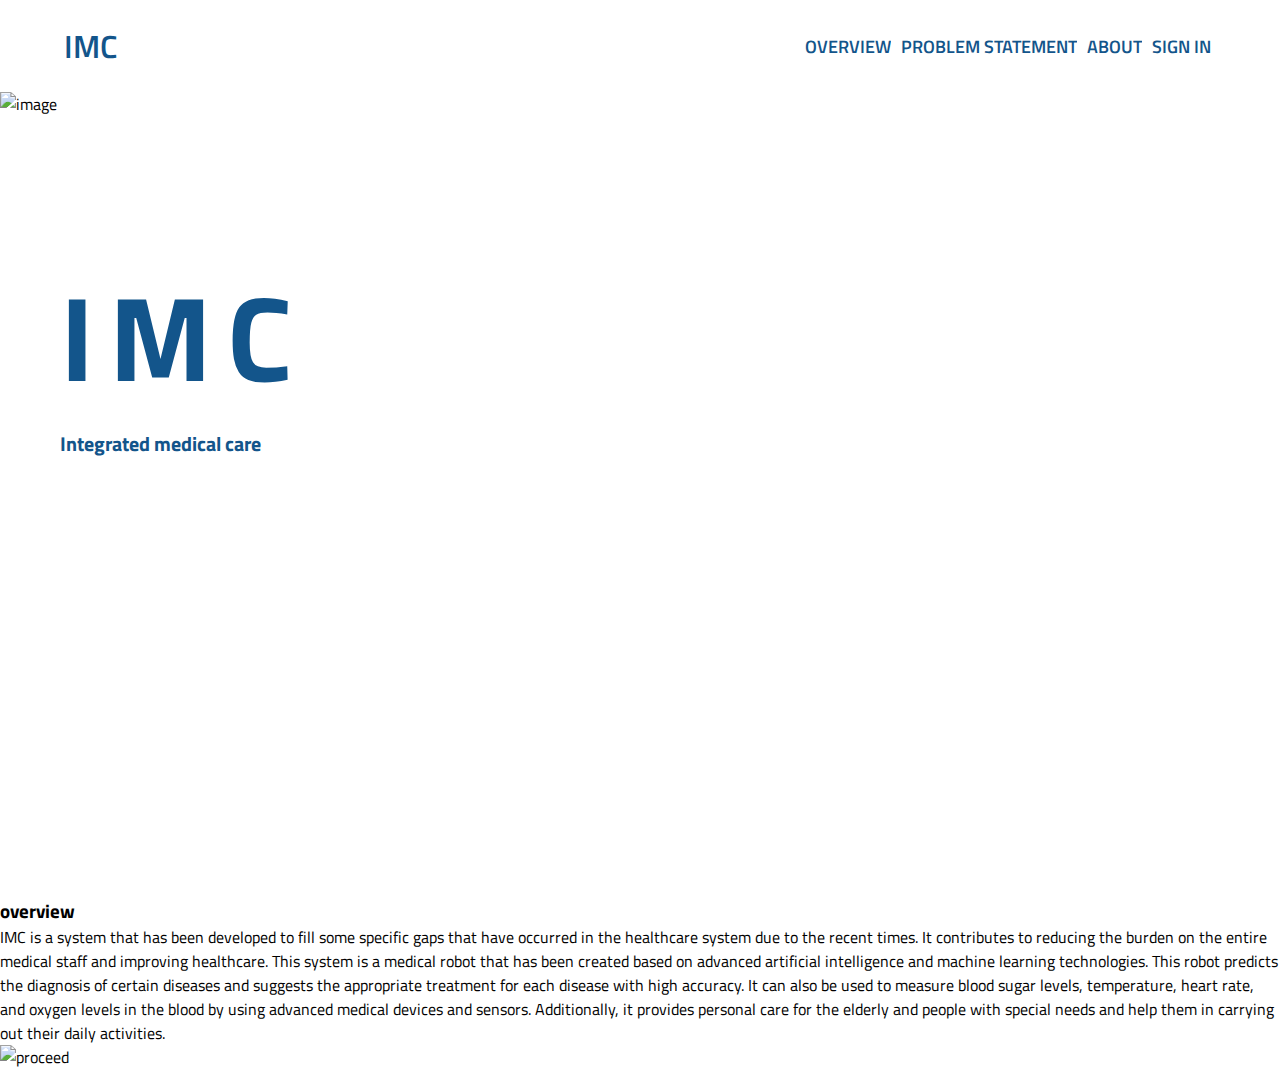
==== index.html @ 052de8c4 "Add files via upload" ====
<!DOCTYPE html>
<html lang="en">
  <head>
    <meta charset="UTF-8" />
    <meta name="viewport" content="width=device-width, initial-scale=1.0" />
    <link rel="stylesheet" href="IMC.css" />
    <link rel="stylesheet" href="https://cdnjs.cloudflare.com/ajax/libs/font-awesome/6.0.0-beta3/css/all.min.css" />

    <link rel="preconnect" href="https://fonts.googleapis.com" />
    <link rel="preconnect" href="https://fonts.gstatic.com" crossorigin />
    <link
      href="https://fonts.googleapis.com/css2?family=Readex+Pro:wght@160..700&family=Roboto:wght@400;500;700;900&family=Sacramento&family=Titillium+Web:ital,wght@0,200;0,300;0,400;0,600;0,700;0,900;1,200;1,300;1,400;1,600;1,700&display=swap"
      rel="stylesheet"
    />
    <title>IMC</title>
  </head>
  <body>
    <header>
      <div class="logo">
        <a href="./index.html">IMC</a>
      </div>

      <nav>
        <i class="fa-solid fa-list" style="display: none;"></i>

        <ul class="unorderList">
          <li class="listwrong"><i class="fa-regular fa-circle-xmark wrong"></i></li>
          <li><a href="#">Overview</a></li>
          <li><a href="#">Problem Statement</a></li>
          <li><a href="#">About</a></li>
          <li><a href="./signup.html">Sign In</a></li>
        </ul>
      </nav>
    </header>
    <section class="heading">
      <img src="image/section.jpg" alt="image" />
      <div class="imc">
        <span>
          IMC
        </span>
        <p>
          Integrated medical care
        </p>
      </div>
    </section>
    <section class="overview">
      <div class="box">
        <h3>
          overview
        </h3>
        <p>
          IMC is a system that has been developed to fill some specific gaps that have occurred in the healthcare system
          due to the recent times. It contributes to reducing the burden on the entire medical staff and improving
          healthcare. This system is a medical robot that has been created based on advanced artificial intelligence and
          machine learning technologies. This robot predicts the diagnosis of certain diseases and suggests the
          appropriate treatment for each disease with high accuracy. It can also be used to measure blood sugar levels,
          temperature, heart rate, and oxygen levels in the blood by using advanced medical devices and sensors.
          Additionally, it provides personal care for the elderly and people with special needs and help them in
          carrying out their daily activities.
        </p>
      </div>
      <div class="box">
        <img src="image/possessed-photography-HuE1cJo-x34-unsplash (1).jpg" alt="proceed">
      </div>
    </section>
  </body>
  <script src="./IMC.js"></script>
</html>
---- IMC.css ----
* {
  padding: 0;
  margin: 0;
  box-sizing: border-box;
}
html {
  --color-text: rgb(19, 85, 139);
}
body {
  font-family: "Titillium Web", sans-serif;
}
li {
  list-style: none;
}
a {
  color: var(--color-text);
  font-size: 18px;
  text-decoration: none;
  display: block;
}
header {
  width: 90%;
  min-height: 92px;
  margin: auto;
  display: flex;
  justify-content: space-between;
  align-items: center;
  position: relative;
}
nav {
  display: flex;
  justify-content: center;
  align-items: center;
}
ul {
  display: flex;
}
.logo a {
  font-size: 32px;
  color: var(--color-text);
  font-weight: 600;
}
nav a {
  margin-inline: 5px;
  text-transform: uppercase;
  position: relative;
  overflow: hidden;
  font-weight: 600;
}
nav a::after {
  content: "";
  width: 100%;
  height: 2px;
  background-color: var(--color-text);
  position: absolute;
  left: -100%;
  bottom: 0;
  transition: 0.3s;
  -webkit-transition: 0.3s;
  -moz-transition: 0.3s;
  -ms-transition: 0.3s;
  -o-transition: 0.3s;
}
nav a:hover::after {
  left: 0;
}
nav i {
  display: block;
  color: var(--color-text);
  font-size: 20px;
  cursor: pointer;
}
@media (min-width: 768px) {
  nav .wrong {
    display: none;
  }
}
@media (max-width: 768px) {
  nav .fa-list {
    display: block !important;
  }
  nav ul {
    display: none;
    /* position: absolute; */
    z-index: 3;
    left: 0;
    bottom: calc(-100% + -50%);
    width: 100%;
  }

  nav .wrong {
    position: absolute;
    right: -7px;
    top: -7px;
    color: red;

    cursor: pointer;
  }

  nav ul a {
    margin-bottom: 10px;
  }
}
.heading {
  width: 100%;
  height: calc(100vh - 95px);
}
.heading img {
  width: 100%;
  height: 100%;
  position: relative;
}
.heading .imc {
  position: absolute;
  left: 0;
  top: 25%;
  background-color: white;
  color: rgb(19, 85, 139);
  padding: 20px 30px 20px 60px;
}
@media (max-width: 425px) {
  .heading .imc {
    width: 100%;
    padding: 20px;
  }
}
.heading .imc span {
  display: block;
  font-size: 120px;
  font-weight: bold;
  letter-spacing: 15px;
}
.heading .imc p {
  font-size: 20px;
  font-weight: bold;
}
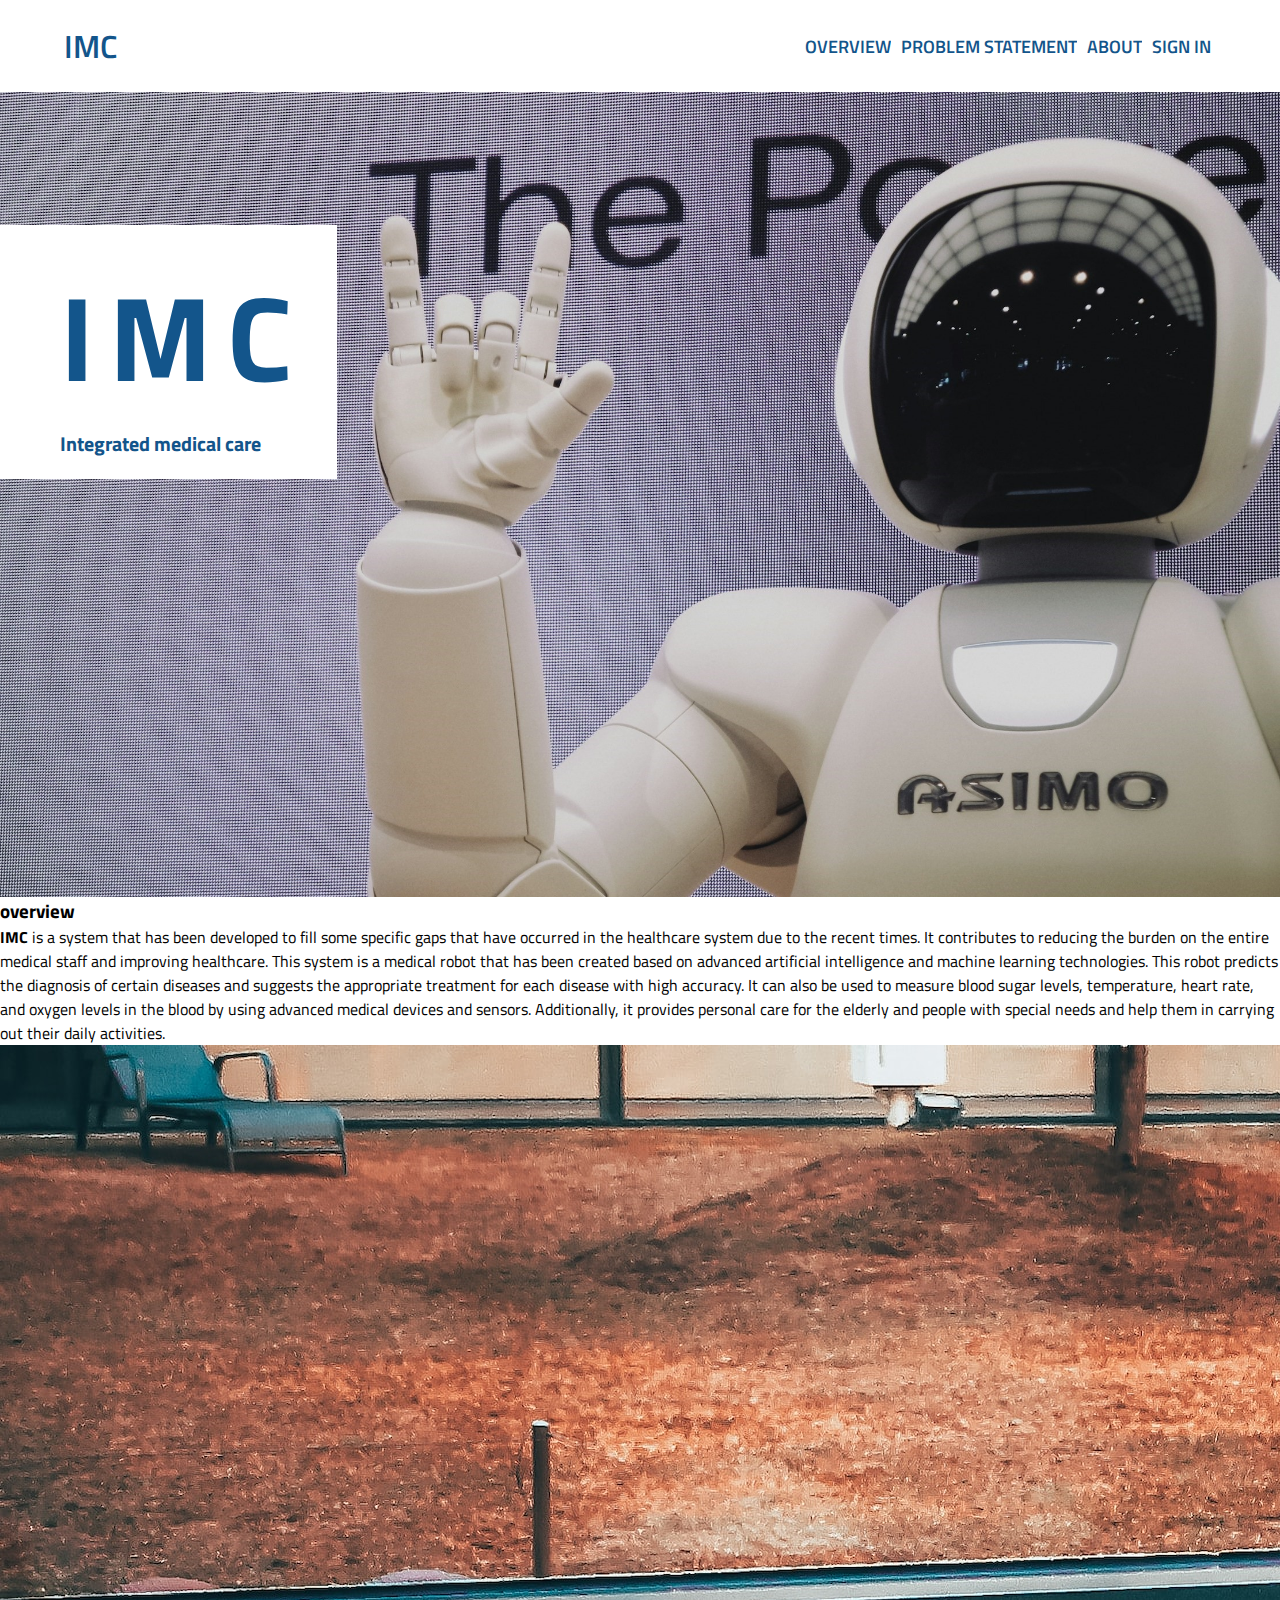
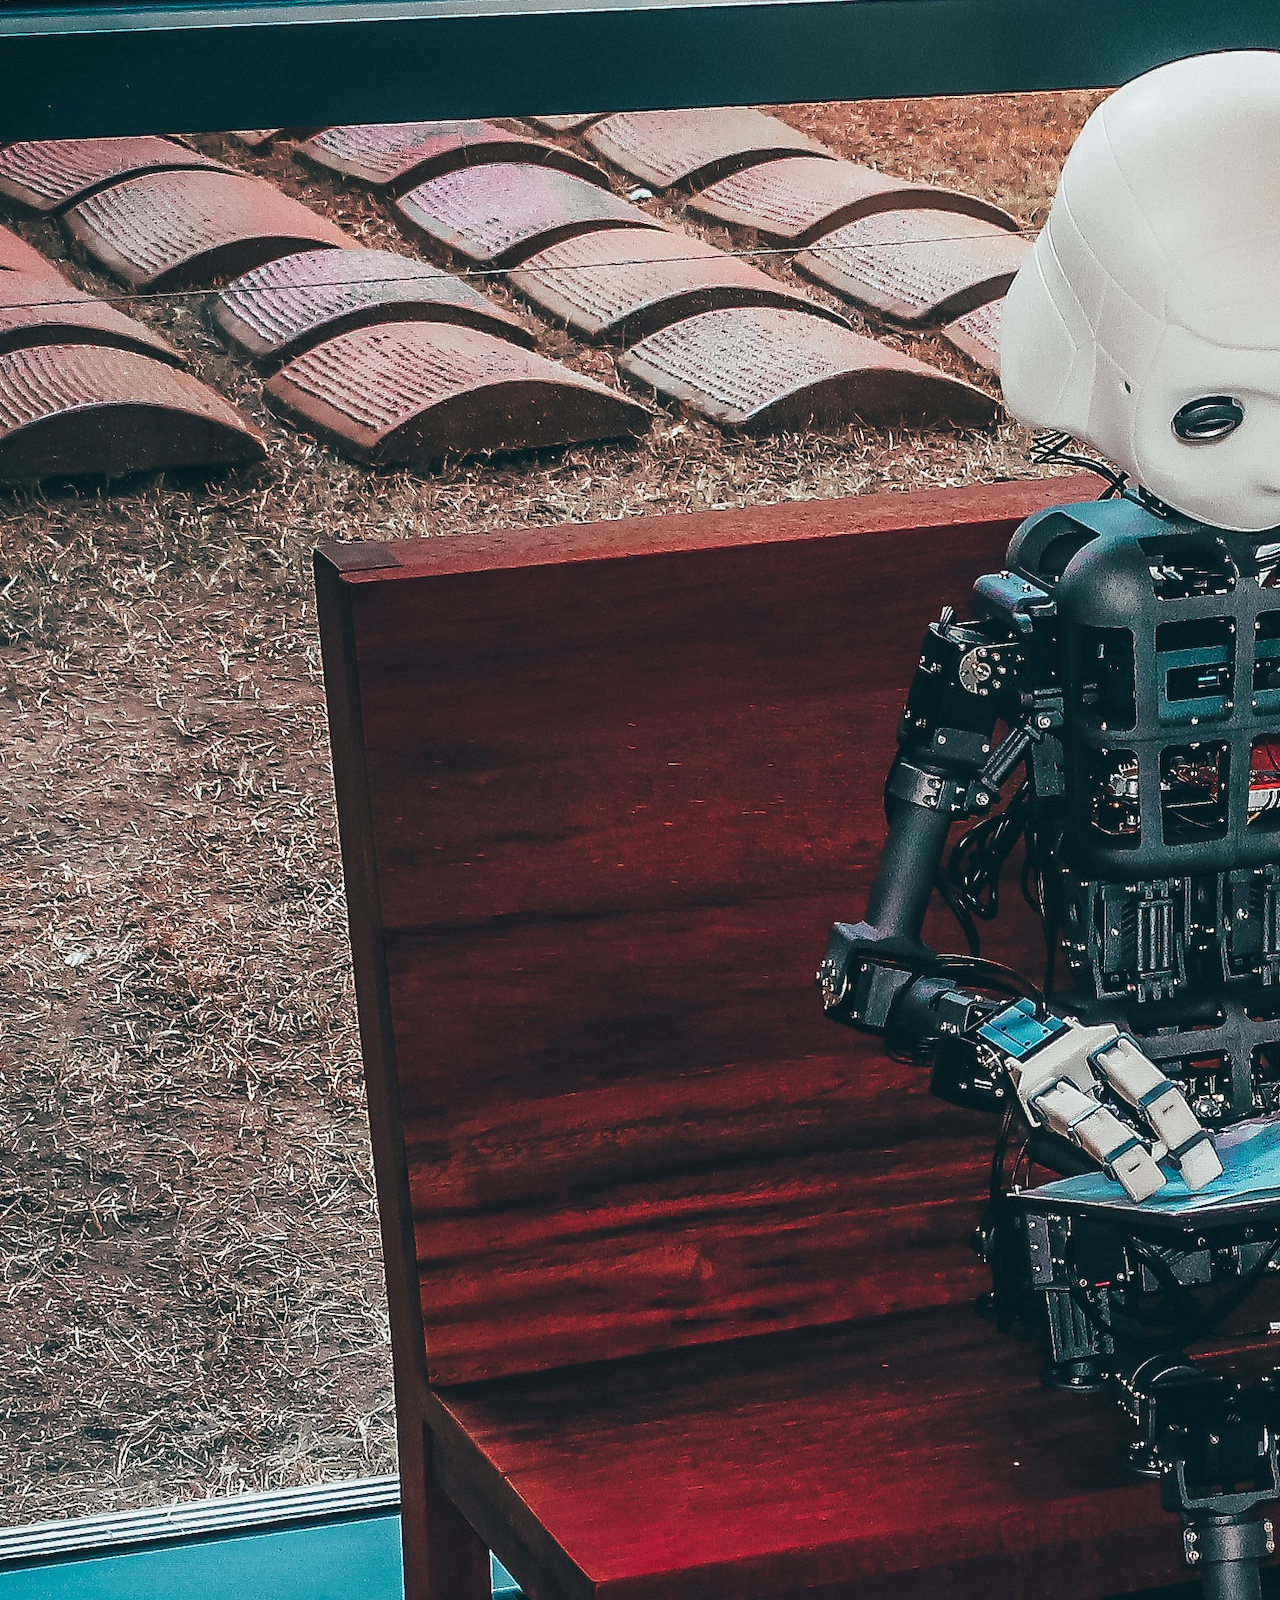
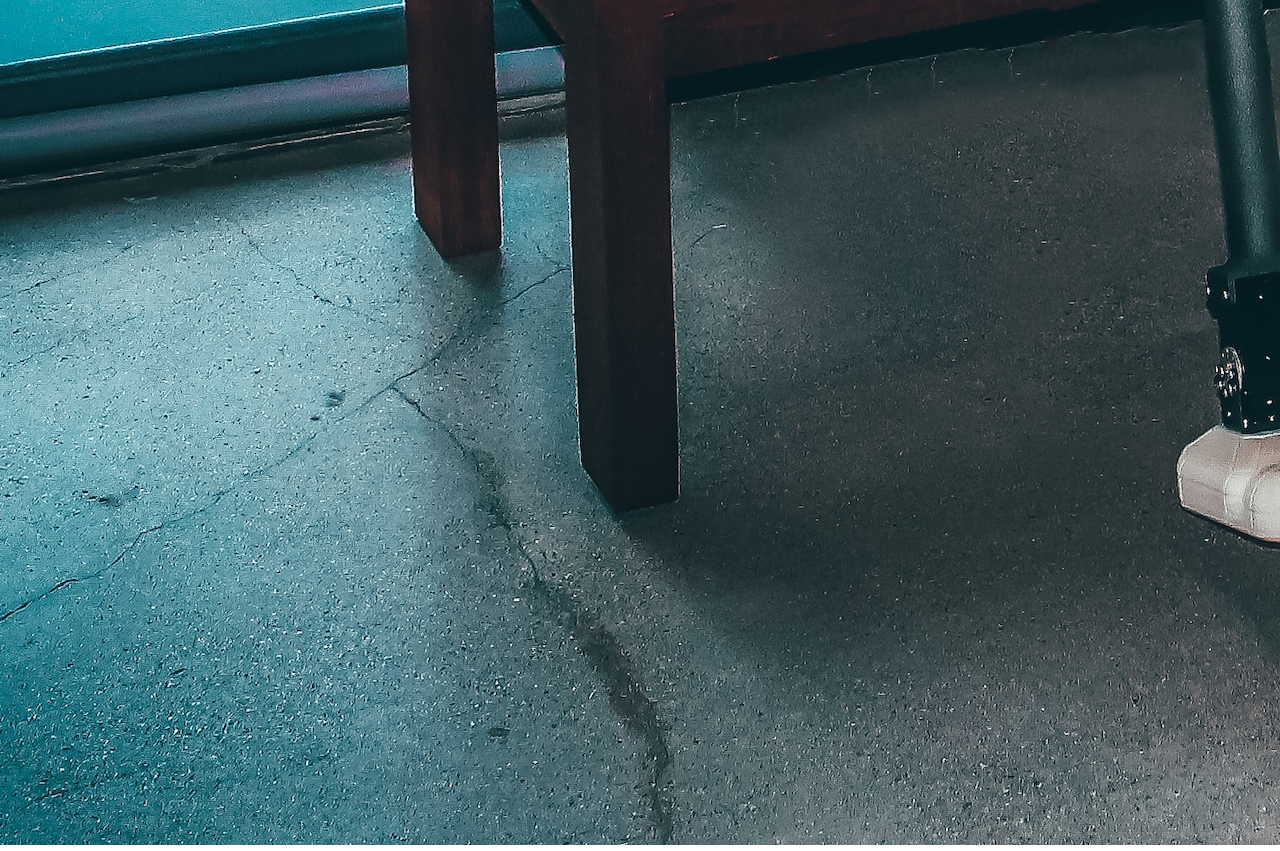
==== commit f9b57135: "Update index.html" ====
--- a/index.html
+++ b/index.html
@@ -43,13 +43,13 @@
         </p>
       </div>
     </section>
-    <section class="overview">
+    <section class="overview container">
       <div class="box">
         <h3>
           overview
         </h3>
         <p>
-          IMC is a system that has been developed to fill some specific gaps that have occurred in the healthcare system
+         <strong> IMC </strong>is a system that has been developed to fill some specific gaps that have occurred in the healthcare system
           due to the recent times. It contributes to reducing the burden on the entire medical staff and improving
           healthcare. This system is a medical robot that has been created based on advanced artificial intelligence and
           machine learning technologies. This robot predicts the diagnosis of certain diseases and suggests the
@@ -65,4 +65,4 @@
     </section>
   </body>
   <script src="./IMC.js"></script>
-</html>+</html>
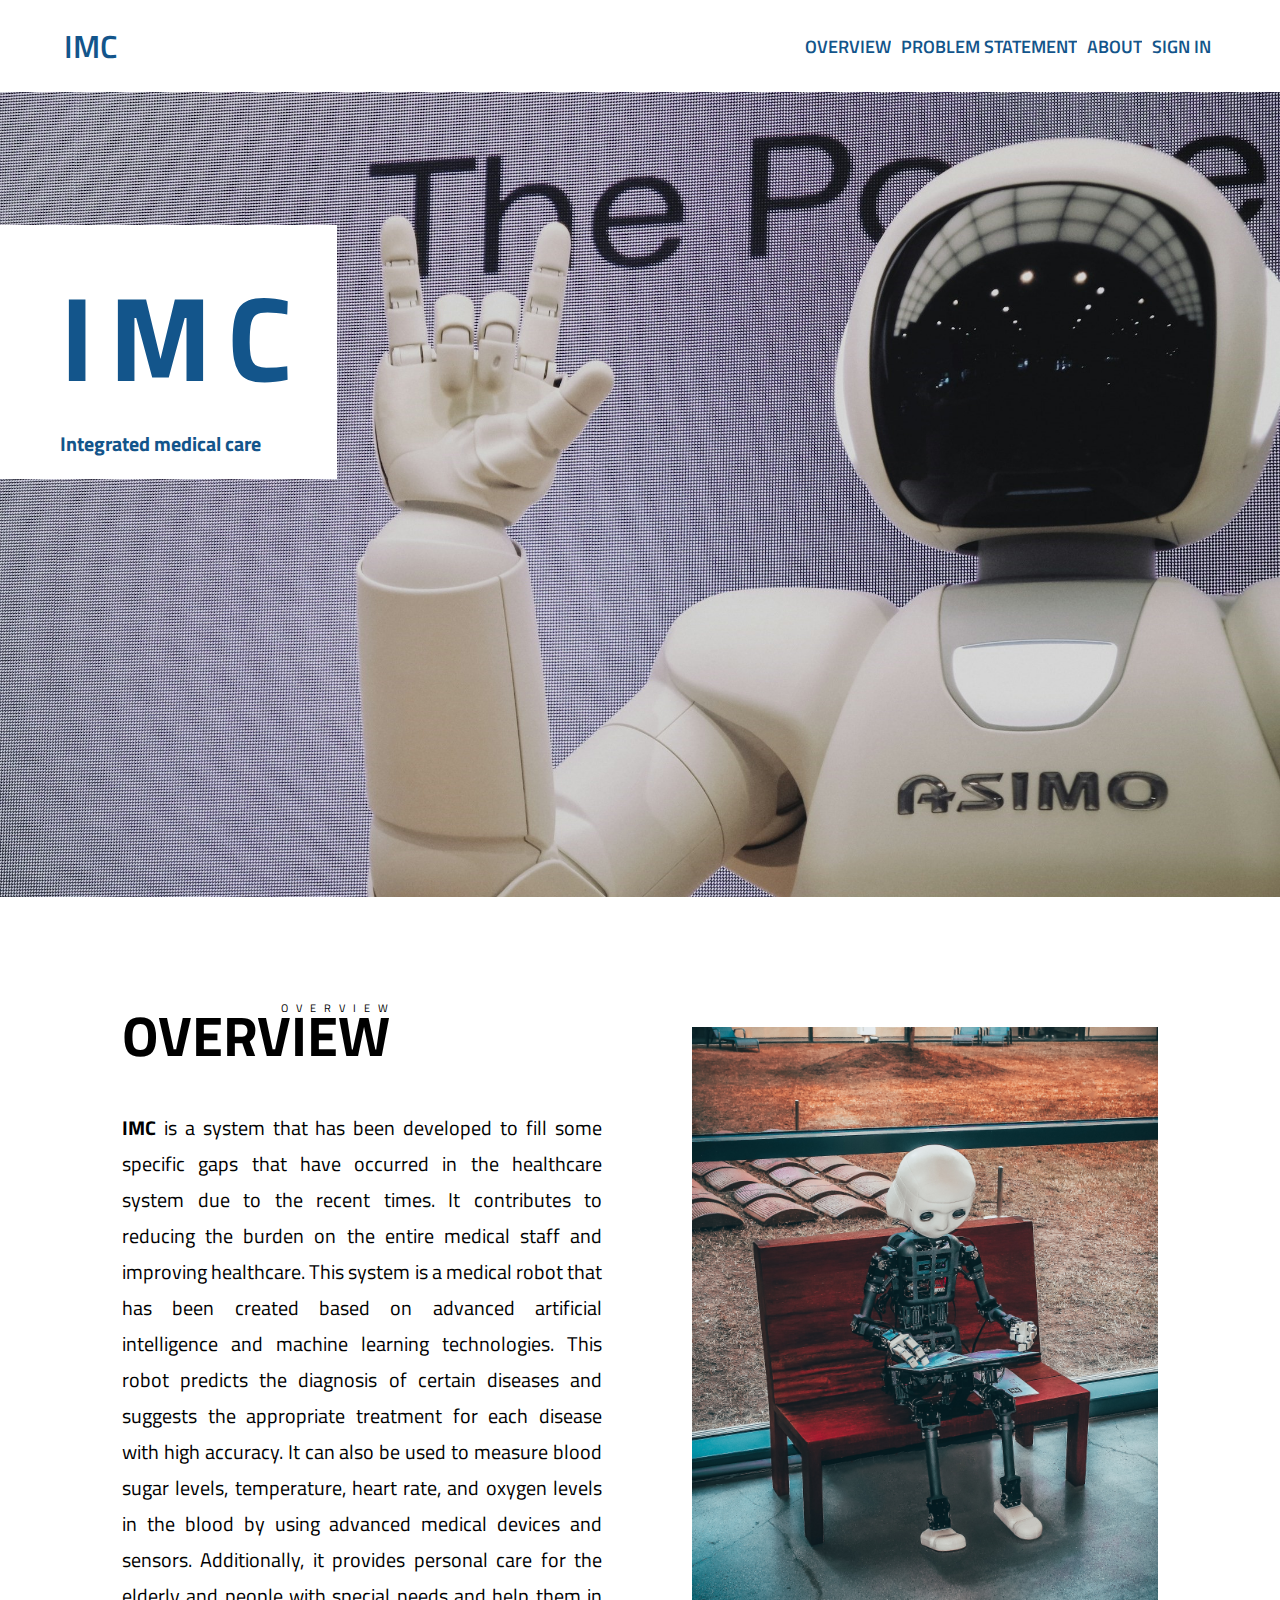
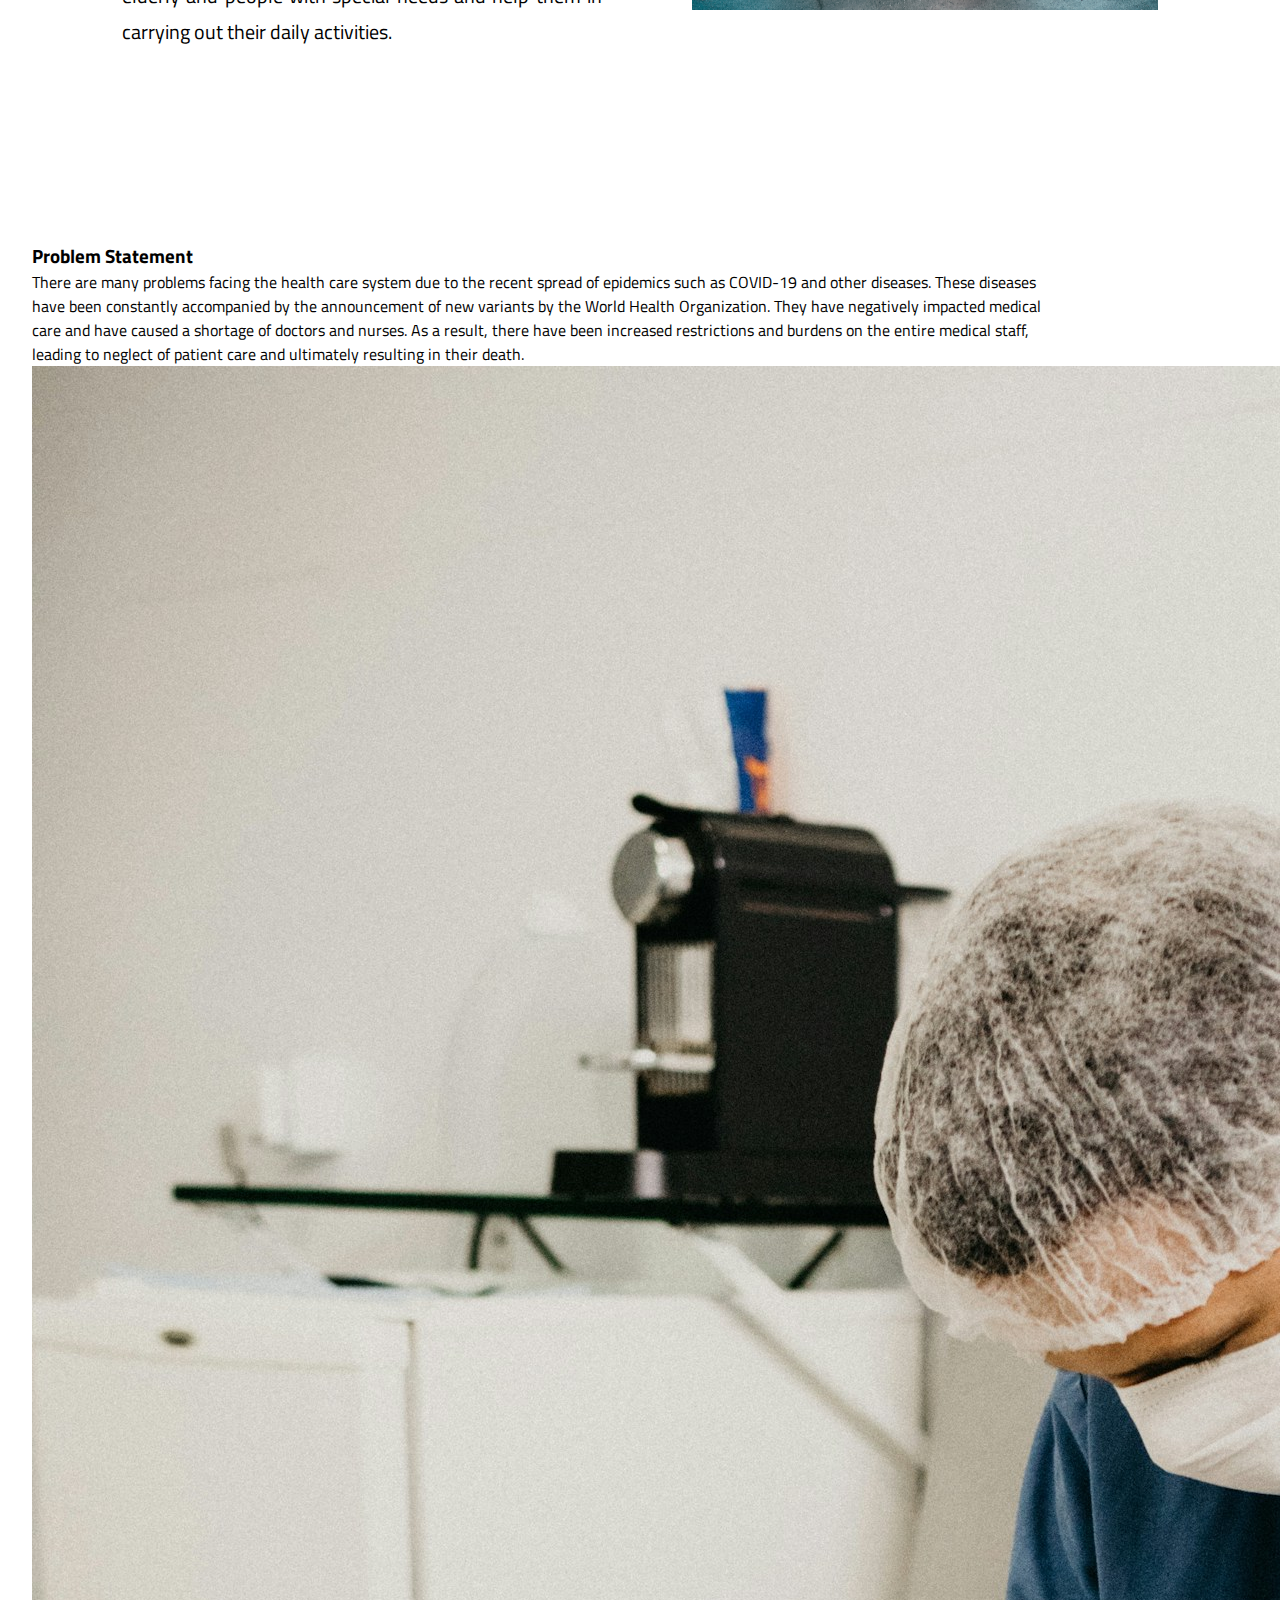
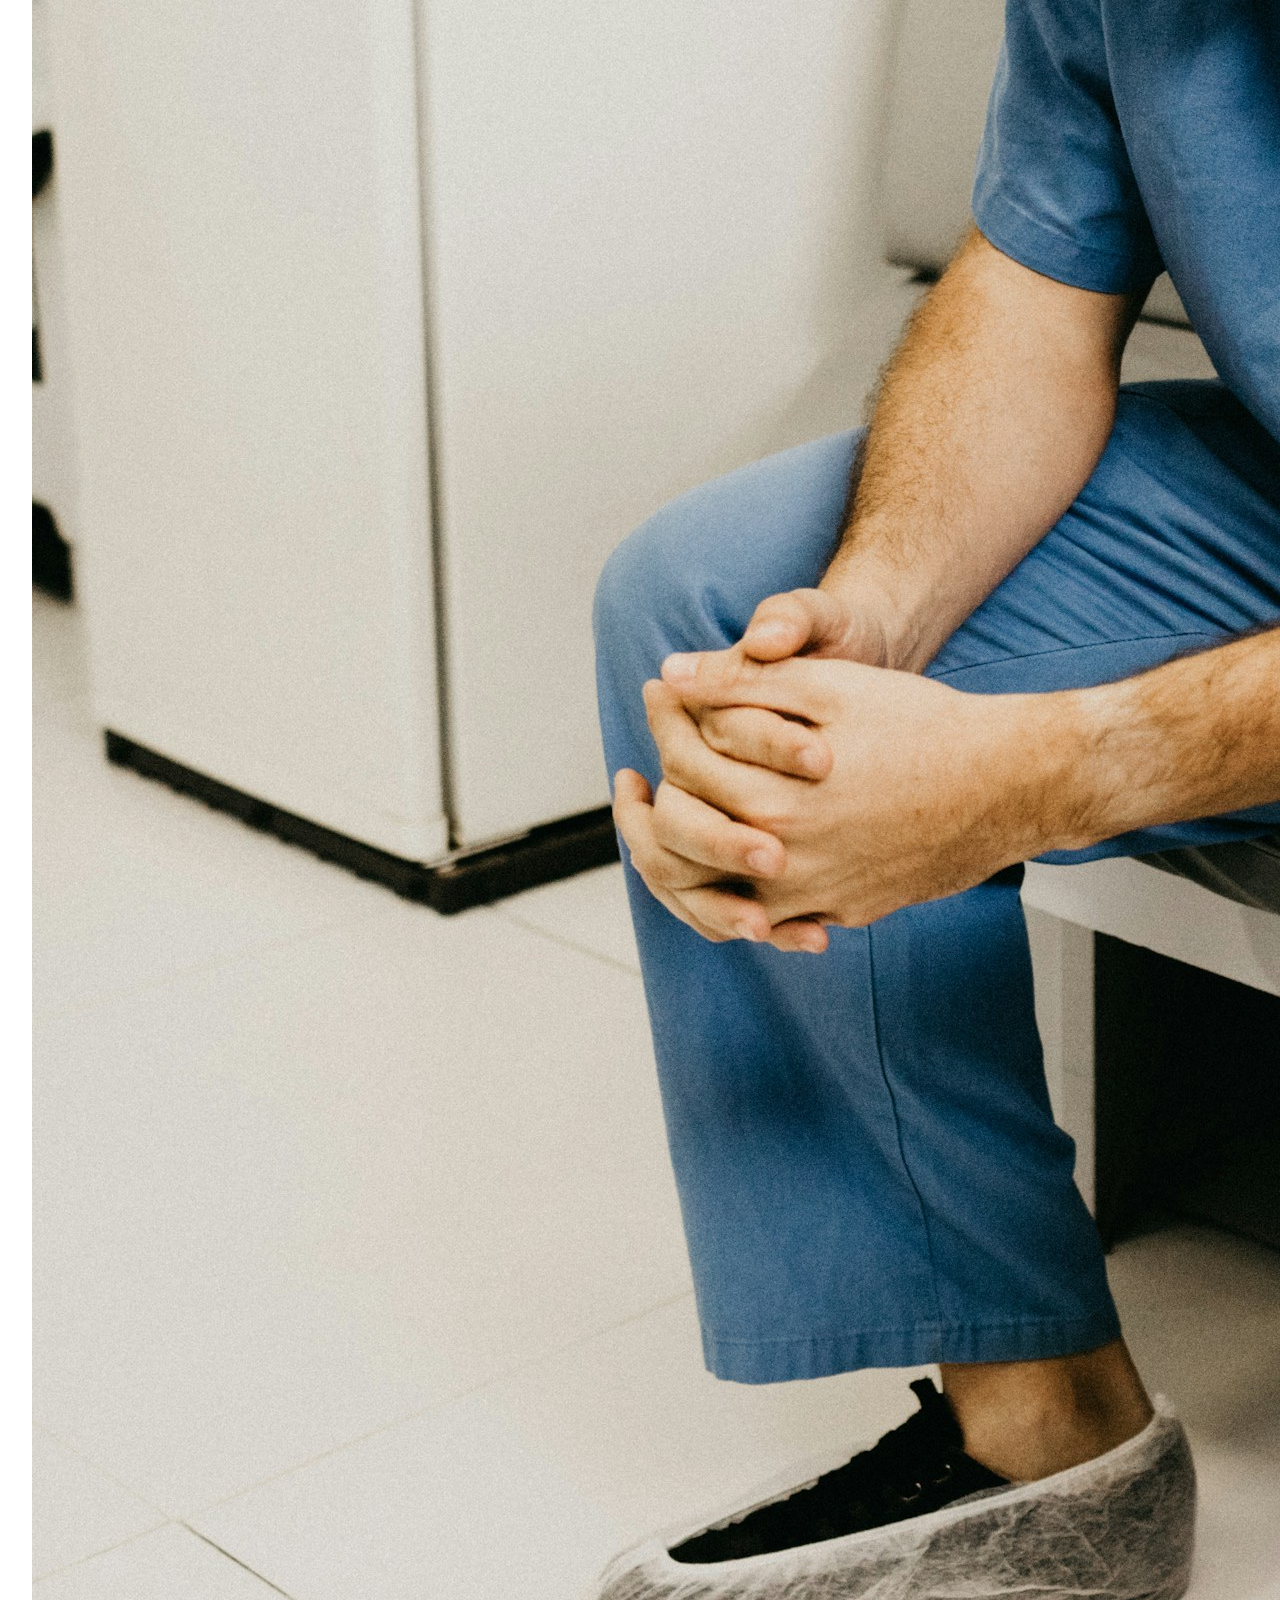
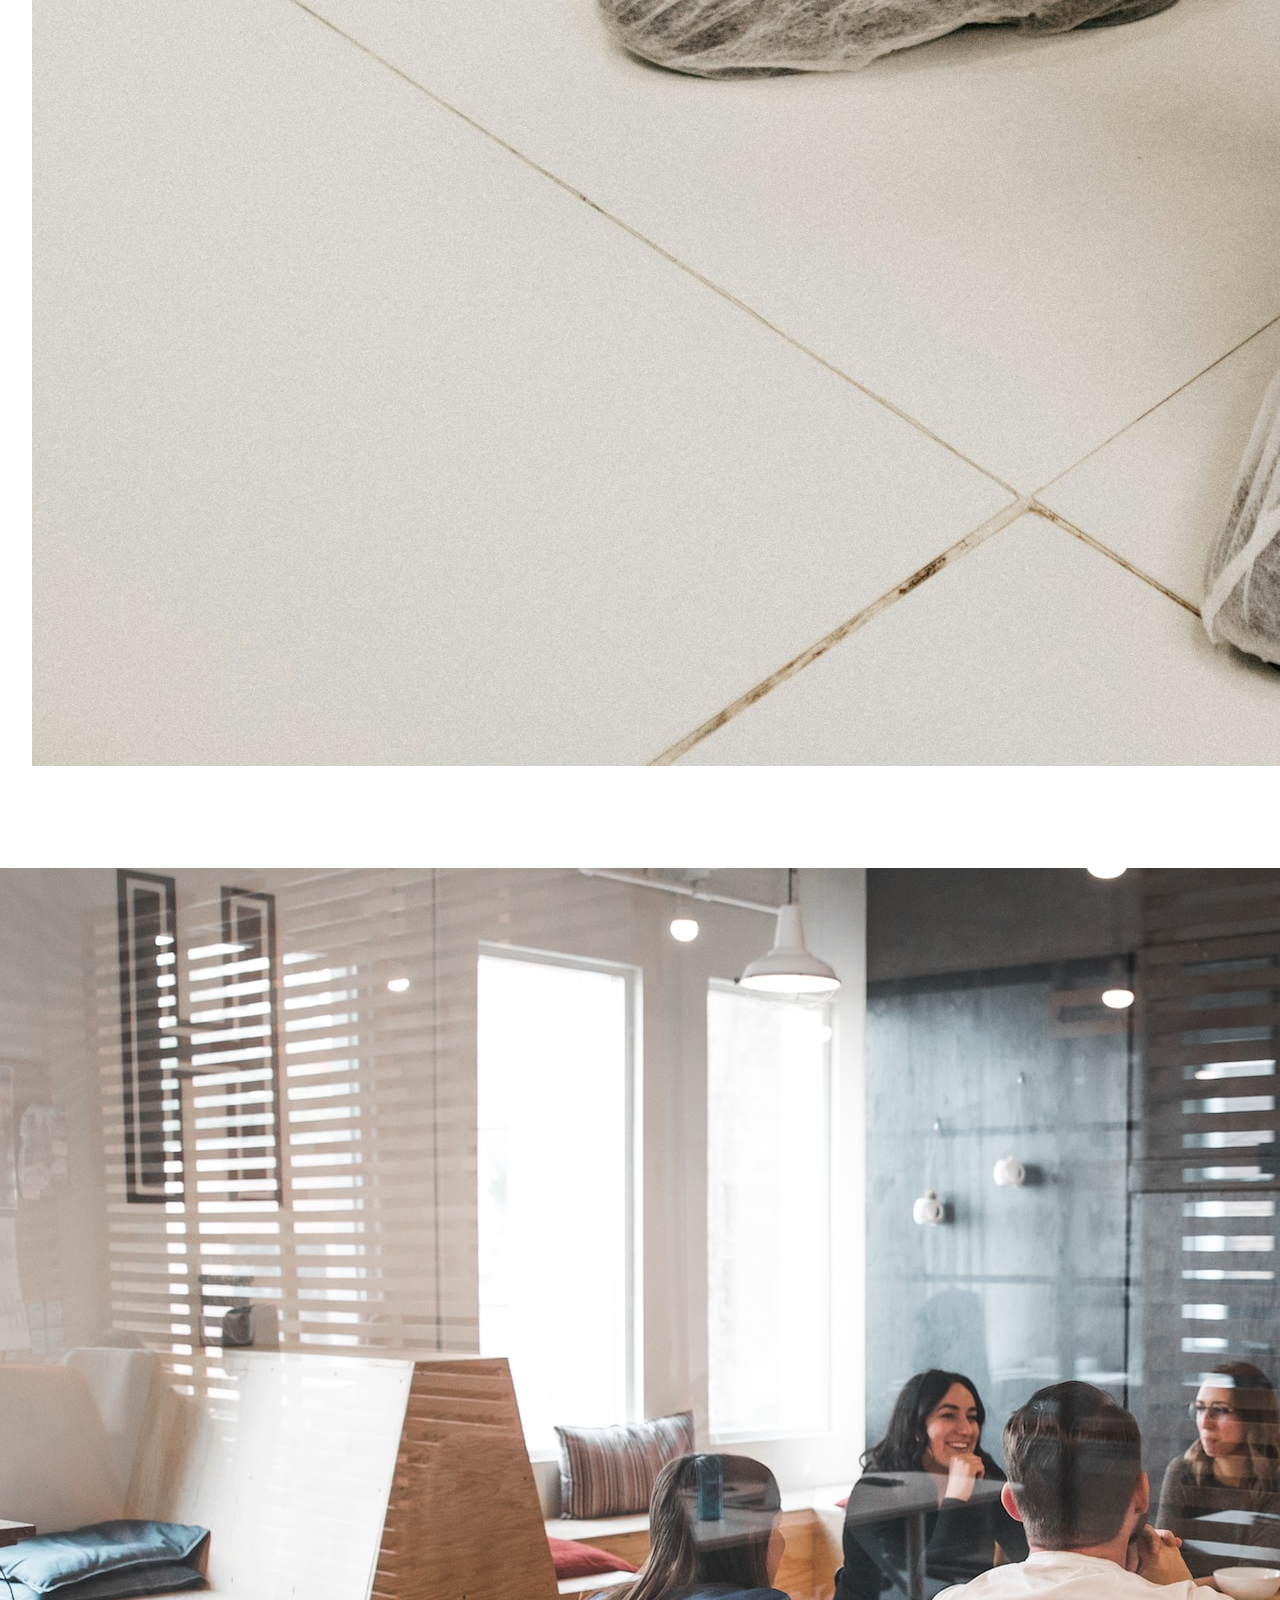
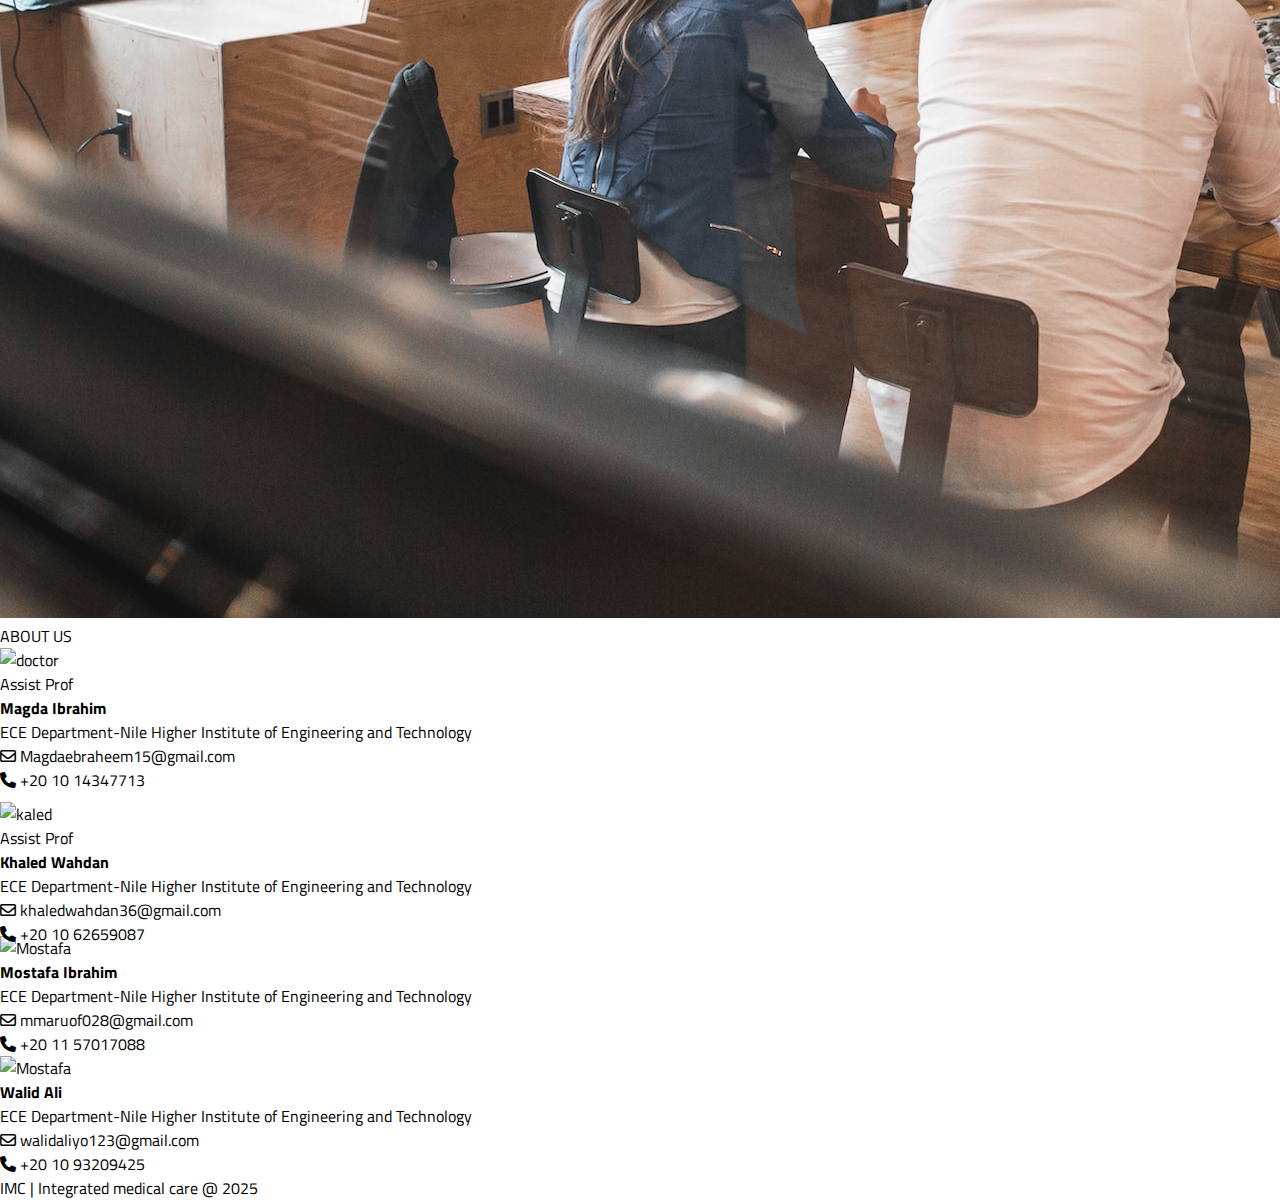
==== commit bc796ae9: "Update index.html" ====
--- a/index.html
+++ b/index.html
@@ -25,9 +25,9 @@
 
         <ul class="unorderList">
           <li class="listwrong"><i class="fa-regular fa-circle-xmark wrong"></i></li>
-          <li><a href="#">Overview</a></li>
-          <li><a href="#">Problem Statement</a></li>
-          <li><a href="#">About</a></li>
+          <li><a href="#Overview">Overview</a></li>
+          <li><a href="#ProblemStatement">Problem Statement</a></li>
+          <li><a href="#About">About</a></li>
           <li><a href="./signup.html">Sign In</a></li>
         </ul>
       </nav>
@@ -43,14 +43,15 @@
         </p>
       </div>
     </section>
-    <section class="overview container">
+    <section class="overview container" id="Overview">
       <div class="box">
         <h3>
           overview
         </h3>
         <p>
-         <strong> IMC </strong>is a system that has been developed to fill some specific gaps that have occurred in the healthcare system
-          due to the recent times. It contributes to reducing the burden on the entire medical staff and improving
+          <strong>IMC</strong>
+          is a system that has been developed to fill some specific gaps that have occurred in the healthcare system due
+          to the recent times. It contributes to reducing the burden on the entire medical staff and improving
           healthcare. This system is a medical robot that has been created based on advanced artificial intelligence and
           machine learning technologies. This robot predicts the diagnosis of certain diseases and suggests the
           appropriate treatment for each disease with high accuracy. It can also be used to measure blood sugar levels,
@@ -60,9 +61,158 @@
         </p>
       </div>
       <div class="box">
-        <img src="image/possessed-photography-HuE1cJo-x34-unsplash (1).jpg" alt="proceed">
+        <img src="image/possessed-photography-HuE1cJo-x34-unsplash (1).jpg" alt="proceed" />
       </div>
     </section>
+    <div class="text">
+      <section class="container ProblemStatement" id="ProblemStatement">
+        <div class="box">
+          <h3>
+            Problem Statement
+          </h3>
+          <p>
+            There are many problems facing the health care system due to the recent spread of epidemics such as COVID-19
+            and other diseases. These diseases have been constantly accompanied by the announcement of new variants by
+            the World Health Organization. They have negatively impacted medical care and have caused a shortage of
+            doctors and nurses. As a result, there have been increased restrictions and burdens on the entire medical
+            staff, leading to neglect of patient care and ultimately resulting in their death.
+          </p>
+        </div>
+        <div class="box">
+          <img src="image/jonathan-borba-dJzJkNdp9wc-unsplash (1).jpg" alt="proceed" />
+        </div>
+      </section>
+    </div>
+    <div class="AboutUs" id="About">
+      <img src="image/about (1).jpg" alt="aboutUs" />
+    </div>
+    <div class="special">
+      <div class="specialText">
+        ABOUT US
+      </div>
+    </div>
+    <div class="line red"></div>
+    <div class="Supervisors">
+      <div class="card">
+        <div class="top">
+          <div class="img">
+            <img src="image/doctor.jpg" alt="doctor" />
+          </div>
+        </div>
+       <div class="middel">
+        <span>
+          Assist Prof
+        </span>
+        <h4>
+          Magda Ibrahim
+        </h4>
+        <p>
+          ECE Department-Nile Higher Institute of Engineering and Technology
+        </p>
+       </div>
+       <div class="bottom">
+        <div class="email">
+          <i class="fa-regular fa-envelope"></i>
+          <span>Magdaebraheem15@gmail.com</span>
+        </div>
+        <div class="phone">
+          <i class="fa-solid fa-phone"></i>
+          <span>+20 10 14347713 </span>
+        </div>
+       </div>
+      </div>
+      <div class="card" style="position: relative; top: 10px;">
+        <div class="top">
+          <div class="img">
+            <img src="image/kalaed.jpg" alt="kaled" />
+          </div>
+        </div>
+       <div class="middel">
+        <span>
+          Assist Prof
+        </span>
+        <h4>
+          Khaled Wahdan
+        </h4>
+        <p>
+          ECE Department-Nile Higher Institute of Engineering and Technology
+        </p>
+       </div>
+       <div class="bottom">
+        <div class="email">
+          <i class="fa-regular fa-envelope"></i>
+          <span>khaledwahdan36@gmail.com</span>
+        </div>
+        <div class="phone">
+          <i class="fa-solid fa-phone"></i>
+          <span>+20 10 62659087 </span>
+        </div>
+       </div>
+      </div>
+    </div>
+    <div class="line blue"></div>
+    <div class="TeamMembers">
+      <div class="card bluecardborder">
+        <div class="top bluecard">
+          <div class="img">
+            <img src="image/Mostafa.jpg" alt="Mostafa" />
+          </div>
+        </div>
+       <div class="middel">
+       
+        <h4>
+          Mostafa Ibrahim
+        </h4>
+        <p>
+          ECE Department-Nile Higher Institute of Engineering and Technology
+        </p>
+       </div>
+       <div class="bottom">
+        <div class="email">
+          <i class="fa-regular fa-envelope cbluecard"></i>
+          <span>mmaruof028@gmail.com</span>
+        </div>
+        <div class="phone">
+          <i class="fa-solid fa-phone cbluecard"></i>
+          <span>
+            +20 11 57017088 </span>
+        </div>
+       </div>
+      </div>
+      <div class="card bluecardborder">
+        <div class="top bluecard">
+          <div class="img">
+            <img src="image/Mo.jpg" alt="Mostafa" />
+          </div>
+        </div>
+       <div class="middel">
+       
+        <h4>
+          Walid Ali
+        </h4>
+        <p>
+          ECE Department-Nile Higher Institute of Engineering and Technology
+        </p>
+       </div>
+       <div class="bottom">
+        <div class="email">
+          <i class="fa-regular fa-envelope cbluecard"></i>
+          <span>
+            walidaliyo123@gmail.com</span>
+        </div>
+        <div class="phone">
+          <i class="fa-solid fa-phone cbluecard"></i>
+          <span>
+            +20 10 93209425 </span>
+        </div>
+       </div>
+      </div>
+    </div>
+    <footer>
+      <p>
+        <span>IMC</span> | Integrated medical care @ 2025
+      </p>
+    </footer>
   </body>
   <script src="./IMC.js"></script>
 </html>
--- a/IMC.css
+++ b/IMC.css
@@ -18,6 +18,11 @@
   text-decoration: none;
   display: block;
 }
+.container {
+  padding: 6rem 2rem;
+  max-width: 1100px;
+}
+
 header {
   width: 90%;
   min-height: 92px;
@@ -102,13 +107,16 @@
   }
 }
 .heading {
-  width: 100%;
+  max-width: 100%;
   height: calc(100vh - 95px);
+  /* background-color: red; */
+  overflow: hidden;
 }
 .heading img {
   width: 100%;
   height: 100%;
   position: relative;
+  z-index: -2;
 }
 .heading .imc {
   position: absolute;
@@ -134,3 +142,72 @@
   font-size: 20px;
   font-weight: bold;
 }
+
+/* overview */
+.overview {
+  display: flex;
+  align-items: center;
+  justify-content: space-between;
+  position: relative;
+  gap: 2rem;
+  margin-block: 60px;
+  margin: auto;
+}
+
+.overview .box:nth-child(1) {
+  display: flex;
+  justify-content: center;
+  max-width: 50%;
+  flex-direction: column;
+  max-width: 30rem;
+}
+.overview .box h3 {
+  text-transform: uppercase;
+  font-size: 3.5rem;
+  width: fit-content;
+  position: relative;
+  margin-bottom: 2rem;
+}
+.overview .box h3::before {
+  content: "OVERVIEW";
+  position: absolute;
+  top: 6px;
+  right: -6px;
+  font-size: 0.7rem;
+  font-weight: 400;
+  letter-spacing: 8px;
+}
+.overview .box:nth-child(2) {
+  max-width: 45%;
+  max-height: 715px;
+  overflow: hidden;
+}
+.overview .box img {
+  max-width: 100%;
+  max-height: 100%;
+}
+
+.overview .box p {
+  line-height: 1.8;
+  text-align: justify;
+  font-size: 20px;
+}
+@media (max-width: 900px) {
+  .overview {
+    flex-direction: column-reverse;
+  }
+  .overview .box:nth-child(1) {
+    align-items: center;
+  }
+  .overview .box {
+    max-width: 90% !important;
+  }
+}
+@media (max-width: 320px) {
+  .overview .box h3 {
+    font-size: 2.5rem;
+  }
+  .overview .box h3::before {
+    top: 20px;
+  }
+}
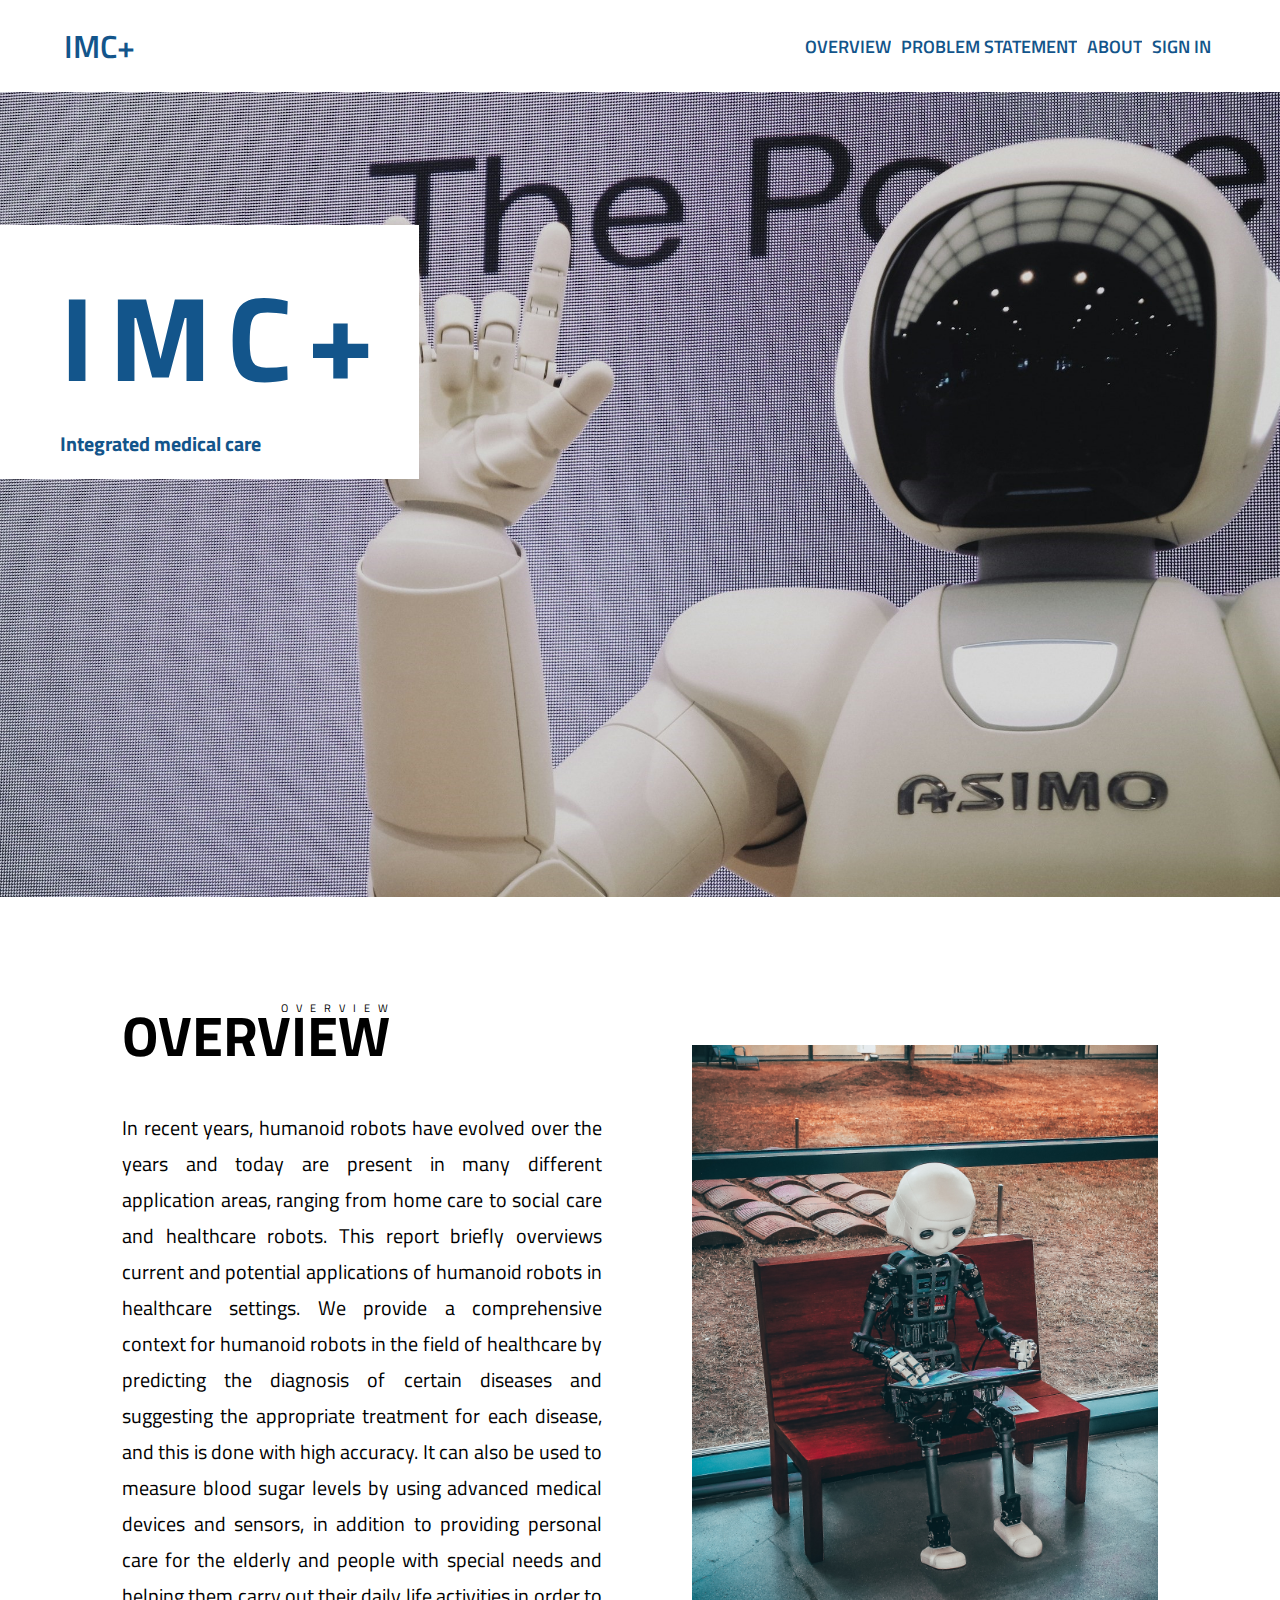
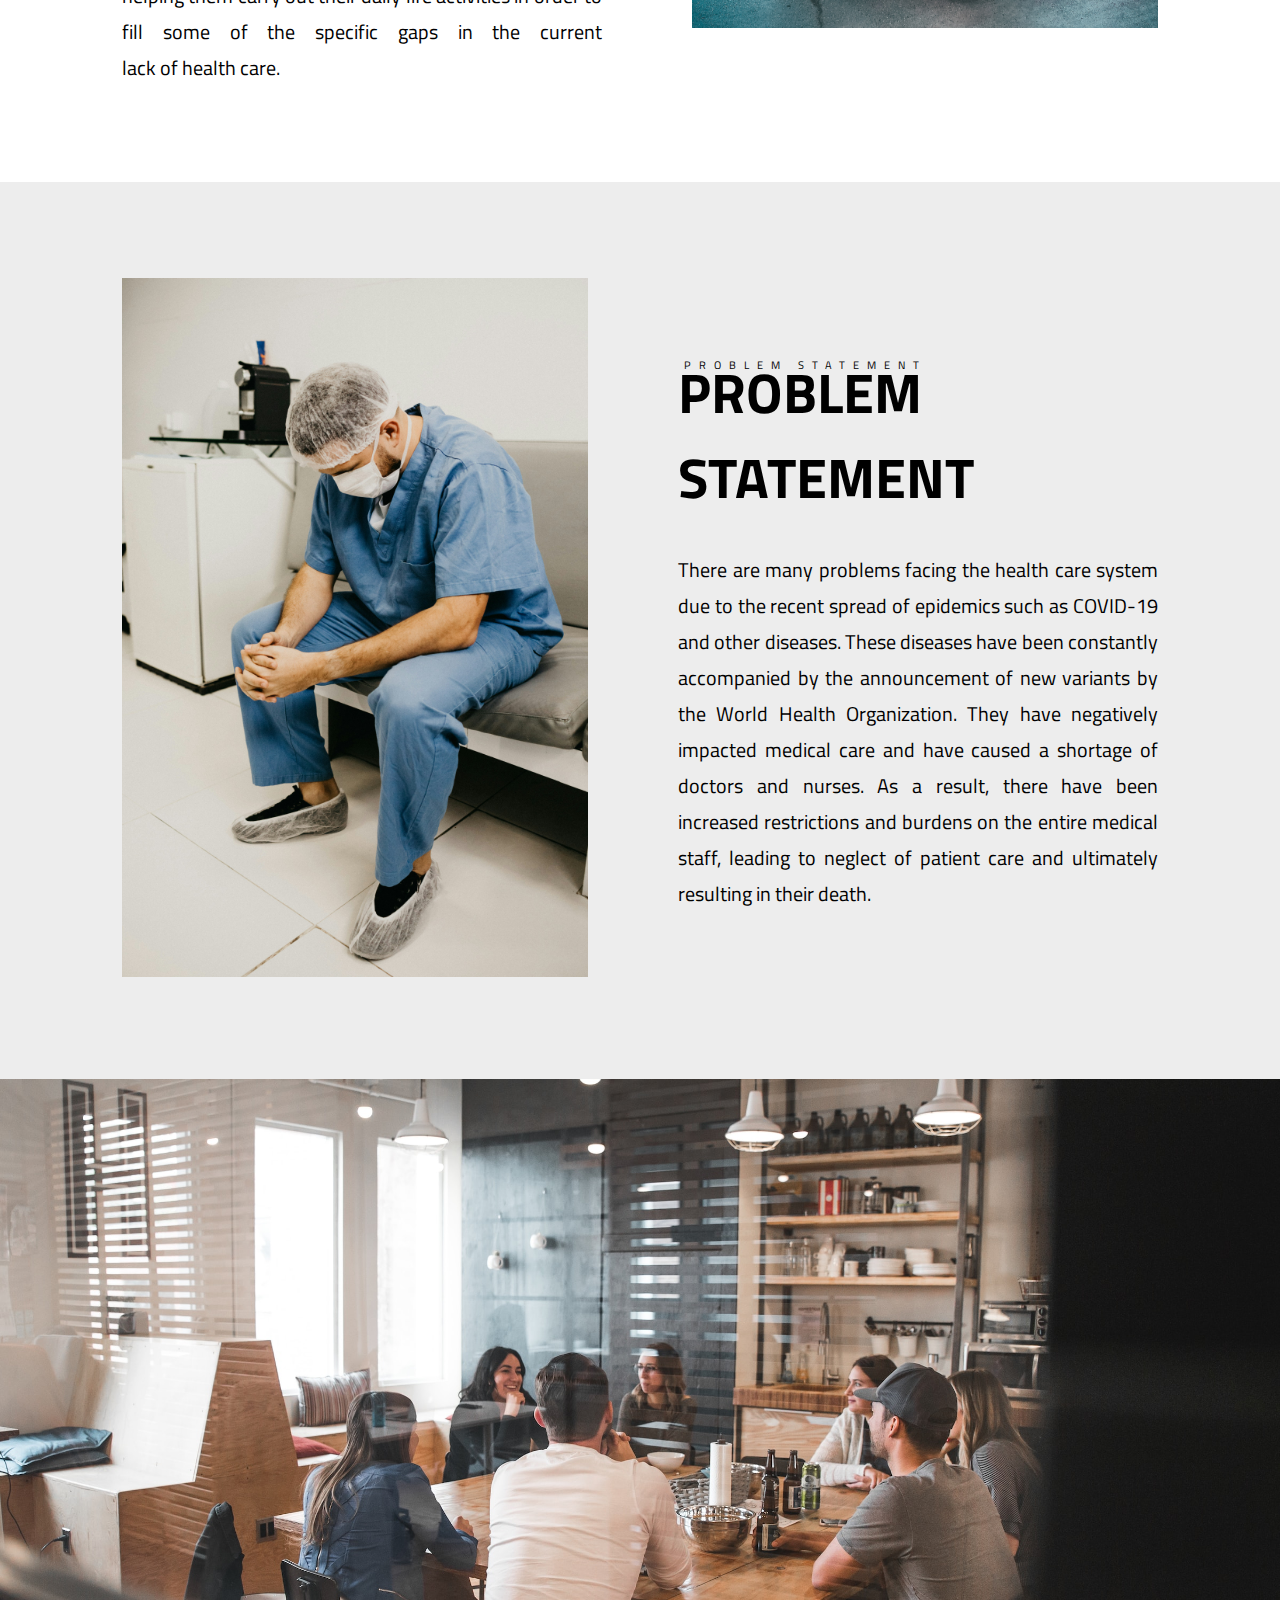
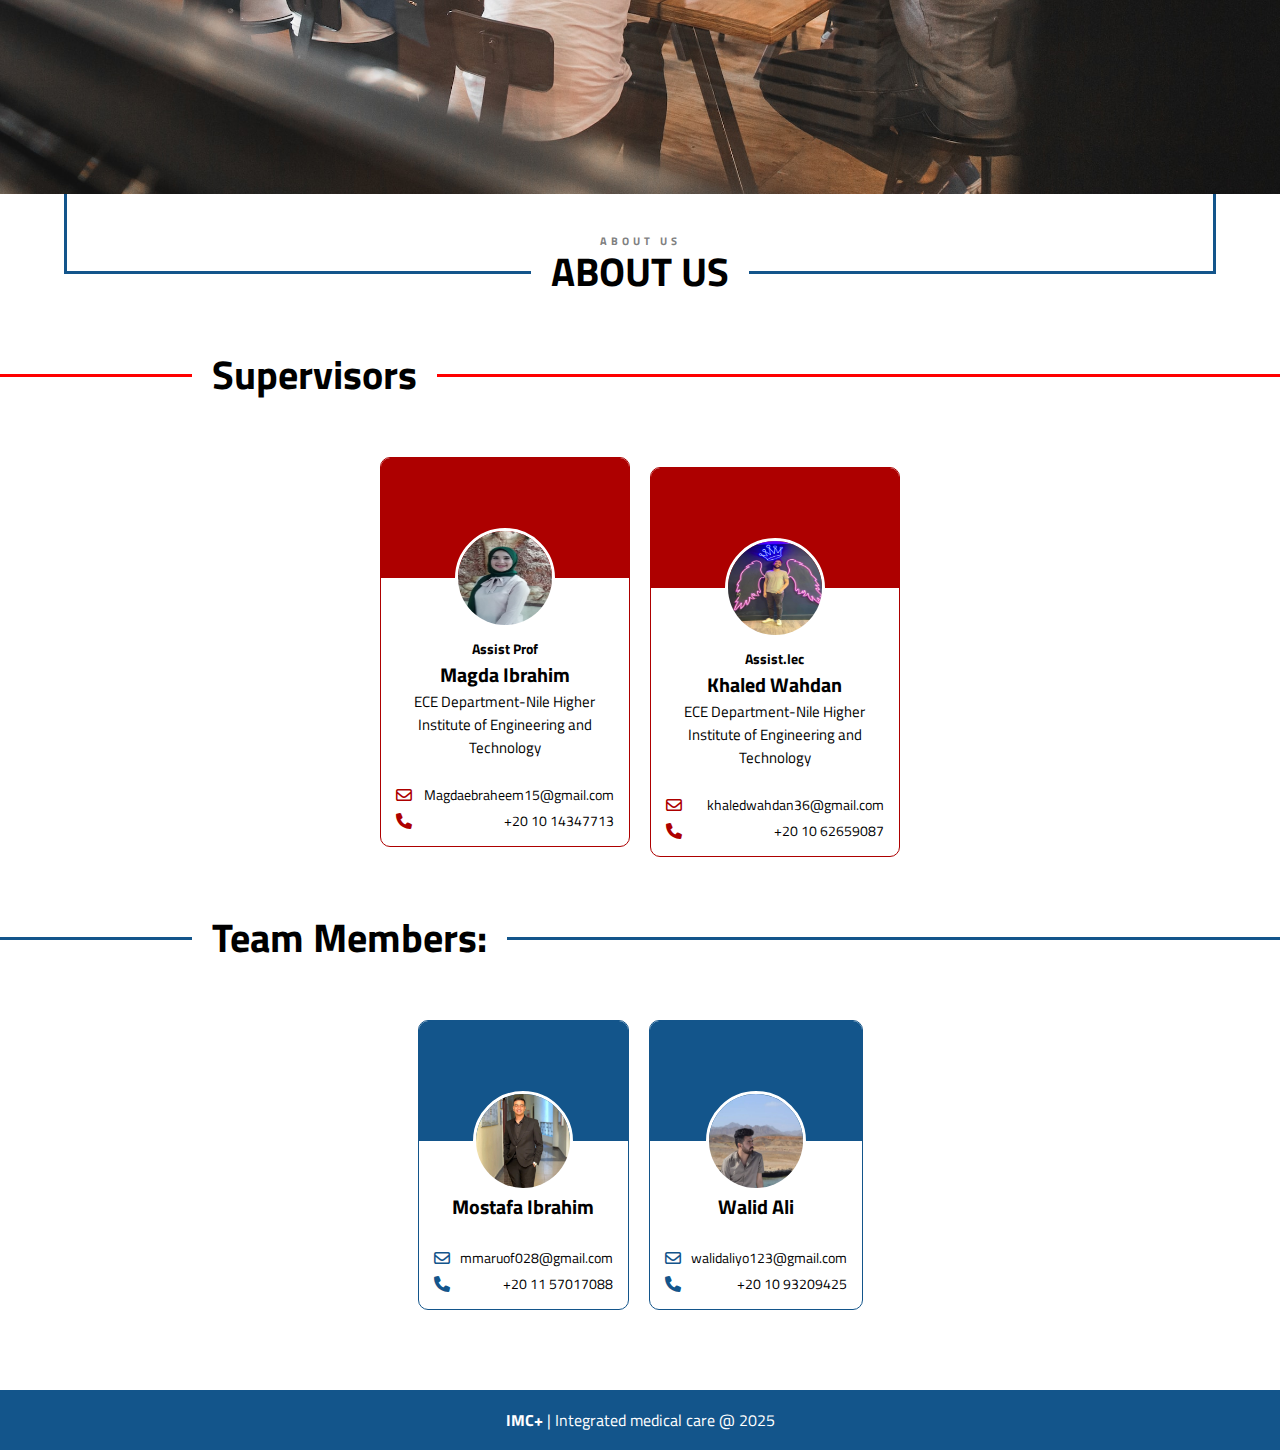
==== commit 374c993f: "Update index.html" ====
--- a/index.html
+++ b/index.html
@@ -17,7 +17,7 @@
   <body>
     <header>
       <div class="logo">
-        <a href="./index.html">IMC</a>
+        <a href="./index.html">IMC+</a>
       </div>
 
       <nav>
@@ -36,7 +36,7 @@
       <img src="image/section.jpg" alt="image" />
       <div class="imc">
         <span>
-          IMC
+          IMC+
         </span>
         <p>
           Integrated medical care
@@ -49,15 +49,14 @@
           overview
         </h3>
         <p>
-          <strong>IMC</strong>
-          is a system that has been developed to fill some specific gaps that have occurred in the healthcare system due
-          to the recent times. It contributes to reducing the burden on the entire medical staff and improving
-          healthcare. This system is a medical robot that has been created based on advanced artificial intelligence and
-          machine learning technologies. This robot predicts the diagnosis of certain diseases and suggests the
-          appropriate treatment for each disease with high accuracy. It can also be used to measure blood sugar levels,
-          temperature, heart rate, and oxygen levels in the blood by using advanced medical devices and sensors.
-          Additionally, it provides personal care for the elderly and people with special needs and help them in
-          carrying out their daily activities.
+          In recent years, humanoid robots have evolved over the years and today are present in many different
+          application areas, ranging from home care to social care and healthcare robots. This report briefly overviews
+          current and potential applications of humanoid robots in healthcare settings. We provide a comprehensive
+          context for humanoid robots in the field of healthcare by predicting the diagnosis of certain diseases and
+          suggesting the appropriate treatment for each disease, and this is done with high accuracy. It can also be
+          used to measure blood sugar levels by using advanced medical devices and sensors, in addition to providing
+          personal care for the elderly and people with special needs and helping them carry out their daily life
+          activities in order to fill some of the specific gaps in the current lack of health care.
         </p>
       </div>
       <div class="box">
@@ -99,27 +98,27 @@
             <img src="image/doctor.jpg" alt="doctor" />
           </div>
         </div>
-       <div class="middel">
-        <span>
-          Assist Prof
-        </span>
-        <h4>
-          Magda Ibrahim
-        </h4>
-        <p>
-          ECE Department-Nile Higher Institute of Engineering and Technology
-        </p>
-       </div>
-       <div class="bottom">
-        <div class="email">
-          <i class="fa-regular fa-envelope"></i>
-          <span>Magdaebraheem15@gmail.com</span>
-        </div>
-        <div class="phone">
-          <i class="fa-solid fa-phone"></i>
-          <span>+20 10 14347713 </span>
-        </div>
-       </div>
+        <div class="middel">
+          <span>
+            Assist Prof
+          </span>
+          <h4>
+            Magda Ibrahim
+          </h4>
+          <p>
+            ECE Department-Nile Higher Institute of Engineering and Technology
+          </p>
+        </div>
+        <div class="bottom">
+          <div class="email">
+            <i class="fa-regular fa-envelope"></i>
+            <span>Magdaebraheem15@gmail.com</span>
+          </div>
+          <div class="phone">
+            <i class="fa-solid fa-phone"></i>
+            <span>+20 10 14347713</span>
+          </div>
+        </div>
       </div>
       <div class="card" style="position: relative; top: 10px;">
         <div class="top">
@@ -127,27 +126,27 @@
             <img src="image/kalaed.jpg" alt="kaled" />
           </div>
         </div>
-       <div class="middel">
-        <span>
-          Assist Prof
-        </span>
-        <h4>
-          Khaled Wahdan
-        </h4>
-        <p>
-          ECE Department-Nile Higher Institute of Engineering and Technology
-        </p>
-       </div>
-       <div class="bottom">
-        <div class="email">
-          <i class="fa-regular fa-envelope"></i>
-          <span>khaledwahdan36@gmail.com</span>
-        </div>
-        <div class="phone">
-          <i class="fa-solid fa-phone"></i>
-          <span>+20 10 62659087 </span>
-        </div>
-       </div>
+        <div class="middel">
+          <span>
+            Assist.lec
+          </span>
+          <h4>
+            Khaled Wahdan
+          </h4>
+          <p>
+            ECE Department-Nile Higher Institute of Engineering and Technology
+          </p>
+        </div>
+        <div class="bottom">
+          <div class="email">
+            <i class="fa-regular fa-envelope"></i>
+            <span>khaledwahdan36@gmail.com</span>
+          </div>
+          <div class="phone">
+            <i class="fa-solid fa-phone"></i>
+            <span>+20 10 62659087</span>
+          </div>
+        </div>
       </div>
     </div>
     <div class="line blue"></div>
@@ -158,26 +157,24 @@
             <img src="image/Mostafa.jpg" alt="Mostafa" />
           </div>
         </div>
-       <div class="middel">
-       
-        <h4>
-          Mostafa Ibrahim
-        </h4>
-        <p>
-          ECE Department-Nile Higher Institute of Engineering and Technology
-        </p>
-       </div>
-       <div class="bottom">
-        <div class="email">
-          <i class="fa-regular fa-envelope cbluecard"></i>
-          <span>mmaruof028@gmail.com</span>
-        </div>
-        <div class="phone">
-          <i class="fa-solid fa-phone cbluecard"></i>
-          <span>
-            +20 11 57017088 </span>
-        </div>
-       </div>
+        <div class="middel">
+          <h4>
+            Mostafa Ibrahim
+          </h4>
+         
+        </div>
+        <div class="bottom">
+          <div class="email">
+            <i class="fa-regular fa-envelope cbluecard"></i>
+            <span style="margin-left: 10px;">mmaruof028@gmail.com</span>
+          </div>
+          <div class="phone">
+            <i class="fa-solid fa-phone cbluecard"></i>
+            <span>
+              +20 11 57017088
+            </span>
+          </div>
+        </div>
       </div>
       <div class="card bluecardborder">
         <div class="top bluecard">
@@ -185,32 +182,32 @@
             <img src="image/Mo.jpg" alt="Mostafa" />
           </div>
         </div>
-       <div class="middel">
-       
-        <h4>
-          Walid Ali
-        </h4>
-        <p>
-          ECE Department-Nile Higher Institute of Engineering and Technology
-        </p>
-       </div>
-       <div class="bottom">
-        <div class="email">
-          <i class="fa-regular fa-envelope cbluecard"></i>
-          <span>
-            walidaliyo123@gmail.com</span>
-        </div>
-        <div class="phone">
-          <i class="fa-solid fa-phone cbluecard"></i>
-          <span>
-            +20 10 93209425 </span>
-        </div>
-       </div>
+        <div class="middel">
+          <h4>
+            Walid Ali
+          </h4>
+         
+        </div>
+        <div class="bottom">
+          <div class="email">
+            <i class="fa-regular fa-envelope cbluecard"></i>
+            <span style="margin-left: 10px;">
+              walidaliyo123@gmail.com
+            </span>
+          </div>
+          <div class="phone">
+            <i class="fa-solid fa-phone cbluecard"></i>
+            <span>
+              +20 10 93209425
+            </span>
+          </div>
+        </div>
       </div>
     </div>
     <footer>
       <p>
-        <span>IMC</span> | Integrated medical care @ 2025
+        <span>IMC+</span>
+        | Integrated medical care @ 2025
       </p>
     </footer>
   </body>
--- a/IMC.css
+++ b/IMC.css
@@ -5,6 +5,19 @@
 }
 html {
   --color-text: rgb(19, 85, 139);
+  scroll-behavior: smooth;
+}
+::-webkit-scrollbar {
+  width: 15px;
+}
+::-webkit-scrollbar-track {
+  background-color: white;
+}
+::-webkit-scrollbar-thumb {
+  background-color: rgb(19, 85, 139);
+}
+::-webkit-scrollbar-thumb:hover {
+  background-color: rgb(19, 85, 139);
 }
 body {
   font-family: "Titillium Web", sans-serif;
@@ -91,6 +104,7 @@
     left: 0;
     bottom: calc(-100% + -50%);
     width: 100%;
+    background-color: rgb(253 254 255);
   }
 
   nav .wrong {
@@ -144,7 +158,9 @@
 }
 
 /* overview */
-.overview {
+/* ProblemStatement */
+.overview,
+.ProblemStatement {
   display: flex;
   align-items: center;
   justify-content: space-between;
@@ -153,61 +169,296 @@
   margin-block: 60px;
   margin: auto;
 }
-
-.overview .box:nth-child(1) {
+.ProblemStatement {
+  flex-direction: row-reverse;
+}
+.text {
+  background-color: hsl(0, 0%, 93%);
+}
+.overview .box:nth-child(1),
+.ProblemStatement .box:nth-child(1) {
   display: flex;
   justify-content: center;
   max-width: 50%;
   flex-direction: column;
   max-width: 30rem;
 }
-.overview .box h3 {
+.overview .box h3,
+.ProblemStatement .box h3 {
   text-transform: uppercase;
   font-size: 3.5rem;
   width: fit-content;
   position: relative;
   margin-bottom: 2rem;
 }
-.overview .box h3::before {
-  content: "OVERVIEW";
+.overview .box h3::before,
+.ProblemStatement .box h3::before {
+  /* content: "OVERVIEW"; */
   position: absolute;
   top: 6px;
-  right: -6px;
+
   font-size: 0.7rem;
   font-weight: 400;
   letter-spacing: 8px;
 }
-.overview .box:nth-child(2) {
+.overview .box h3::before {
+  content: "OVERVIEW";
+  right: -6px;
+}
+.ProblemStatement .box h3::before {
+  content: "PROBLEM STATEMENT";
+  left: 6px;
+}
+.overview .box:nth-child(2),
+.ProblemStatement .box:nth-child(2) {
   max-width: 45%;
   max-height: 715px;
   overflow: hidden;
 }
-.overview .box img {
+.overview .box img,
+.ProblemStatement .box img {
   max-width: 100%;
   max-height: 100%;
 }
 
-.overview .box p {
+.overview .box p,
+.ProblemStatement .box p {
   line-height: 1.8;
   text-align: justify;
   font-size: 20px;
 }
 @media (max-width: 900px) {
-  .overview {
+  .overview,
+  .ProblemStatement {
     flex-direction: column-reverse;
   }
-  .overview .box:nth-child(1) {
+  .overview .box:nth-child(1),
+  .ProblemStatement .box:nth-child(1) {
     align-items: center;
   }
-  .overview .box {
+  .overview .box,
+  .ProblemStatement .box {
     max-width: 90% !important;
   }
 }
 @media (max-width: 320px) {
-  .overview .box h3 {
+  .overview .box h3,
+  .ProblemStatement .box h3 {
     font-size: 2.5rem;
   }
-  .overview .box h3::before {
-    top: 20px;
-  }
-}
+  .overview .box h3::before,
+  .ProblemStatement .box h3::before {
+    top: -20px;
+  }
+}
+/* AboutUs */
+.AboutUs {
+  overflow: hidden;
+  max-height: 715px;
+  position: relative;
+}
+.AboutUs img {
+  max-width: 100%;
+  max-height: 90%;
+}
+.special {
+  margin: auto;
+  border: 3px solid rgb(19, 85, 139);
+  position: relative;
+  z-index: -2;
+  top: -10px;
+  height: 90px;
+  width: 90%;
+}
+.specialText {
+  position: absolute;
+  top: 100%;
+  transform: translate(-50%, -50%);
+  -webkit-transform: translate(-50%, -50%);
+  -moz-transform: translate(-50%, -50%);
+  -ms-transform: translate(-50%, -50%);
+  -o-transform: translate(-50%, -50%);
+  left: 50%;
+  z-index: 2;
+  background-color: white;
+  font-size: 2.5rem;
+  padding-inline: 20px;
+  font-weight: bold;
+}
+.specialText::before {
+  position: absolute;
+  content: "ABOUT US";
+  color: #808080;
+  top: 0;
+  font-size: 0.7rem;
+  left: 50%;
+  transform: translate(-50%, -50%);
+  -webkit-transform: translate(-50%, -50%);
+  -moz-transform: translate(-50%, -50%);
+  -ms-transform: translate(-50%, -50%);
+  -o-transform: translate(-50%, -50%);
+  letter-spacing: 4px;
+}
+@media (max-width: 500px) {
+  .specialText {
+    font-size: 1.4rem;
+  }
+  .specialText::before {
+    font-size: 0.5rem;
+    letter-spacing: 2px;
+  }
+}
+
+/* Supervisors Team Members */
+.line {
+  margin-top: 90px;
+  width: 100%;
+  height: 3px;
+  position: relative;
+}
+.line::after {
+  position: absolute;
+  font-size: 2.5rem;
+  top: 0;
+  left: 15%;
+  transform: translate(0, -50%);
+  -webkit-transform: translate(0, -50%);
+  -moz-transform: translate(0, -50%);
+  -ms-transform: translate(0, -50%);
+  -o-transform: translate(0, -50%);
+  z-index: 2;
+  background-color: white;
+  font-weight: bold;
+  display: inline-block;
+  padding-inline: 20px;
+}
+.red::after {
+  content: "Supervisors";
+}
+.blue::after {
+  content: "Team Members:";
+}
+.red {
+  background-color: red;
+}
+.blue {
+  background-color: rgb(19, 85, 139);
+}
+@media (max-width: 320px) {
+  .line::after {
+    font-size: 1.8rem;
+  }
+}
+/* Supervisors */
+.Supervisors,
+.TeamMembers {
+  display: flex;
+  justify-content: center;
+  align-items: center;
+  gap: 20px;
+  margin-block: 80px;
+}
+.card {
+  max-width: 250px;
+  border: 1px solid rgb(173, 0, 0);
+  display: flex;
+  flex-direction: column;
+  border-radius: 10px;
+  -webkit-border-radius: 10px;
+  -moz-border-radius: 10px;
+  -ms-border-radius: 10px;
+  -o-border-radius: 10px;
+  overflow: hidden;
+}
+.card .top {
+  background-color: rgb(173, 0, 0);
+  min-height: 120px;
+  position: relative;
+}
+.card img {
+  position: absolute;
+  width: 100px;
+  height: 100px;
+  border-radius: 50%;
+  -webkit-border-radius: 50%;
+  -moz-border-radius: 50%;
+  -ms-border-radius: 50%;
+  -o-border-radius: 50%;
+  border: 3px solid white;
+  left: 50%;
+  top: 100%;
+  transform: translate(-50%, -50%);
+  -webkit-transform: translate(-50%, -50%);
+  -moz-transform: translate(-50%, -50%);
+  -ms-transform: translate(-50%, -50%);
+  -o-transform: translate(-50%, -50%);
+}
+.card .middel {
+  display: flex;
+  justify-content: center;
+  align-items: center;
+  flex-direction: column;
+  margin-top: 50px;
+  margin-bottom: 20px;
+  max-width: 80%;
+  text-align: center;
+  margin-inline: auto;
+}
+.card .middel span {
+  font-weight: 700;
+  font-size: 14px;
+  display: inline-block;
+  margin-top: 10px;
+}
+.card .middel h4 {
+  font-size: 20px;
+}
+.card .middel p {
+  font-size: 15px;
+}
+.bottom {
+  margin-inline: 15px;
+}
+.bottom .email,
+.bottom .phone {
+  display: flex;
+  justify-content: space-between;
+  align-items: center;
+  margin-block: 5px;
+}
+.bottom .phone {
+  margin-bottom: 15px;
+}
+.bottom i {
+  color: rgb(173, 0, 0);
+}
+.bottom span {
+  font-size: 14px;
+}
+@media (max-width: 560px) {
+  .Supervisors,
+  .TeamMembers {
+    flex-direction: column;
+  }
+}
+.cbluecard {
+  color: rgb(19, 85, 139) !important;
+}
+.bluecard {
+  background-color: rgb(19, 85, 139) !important;
+}
+.bluecardborder {
+  border: 1px solid rgb(19, 85, 139) !important;
+}
+
+footer {
+  height: 60px;
+  background-color: rgb(19, 85, 139);
+  color: white;
+  display: flex;
+  justify-content: center;
+  align-items: center;
+}
+footer span {
+  font-weight: bold;
+}
